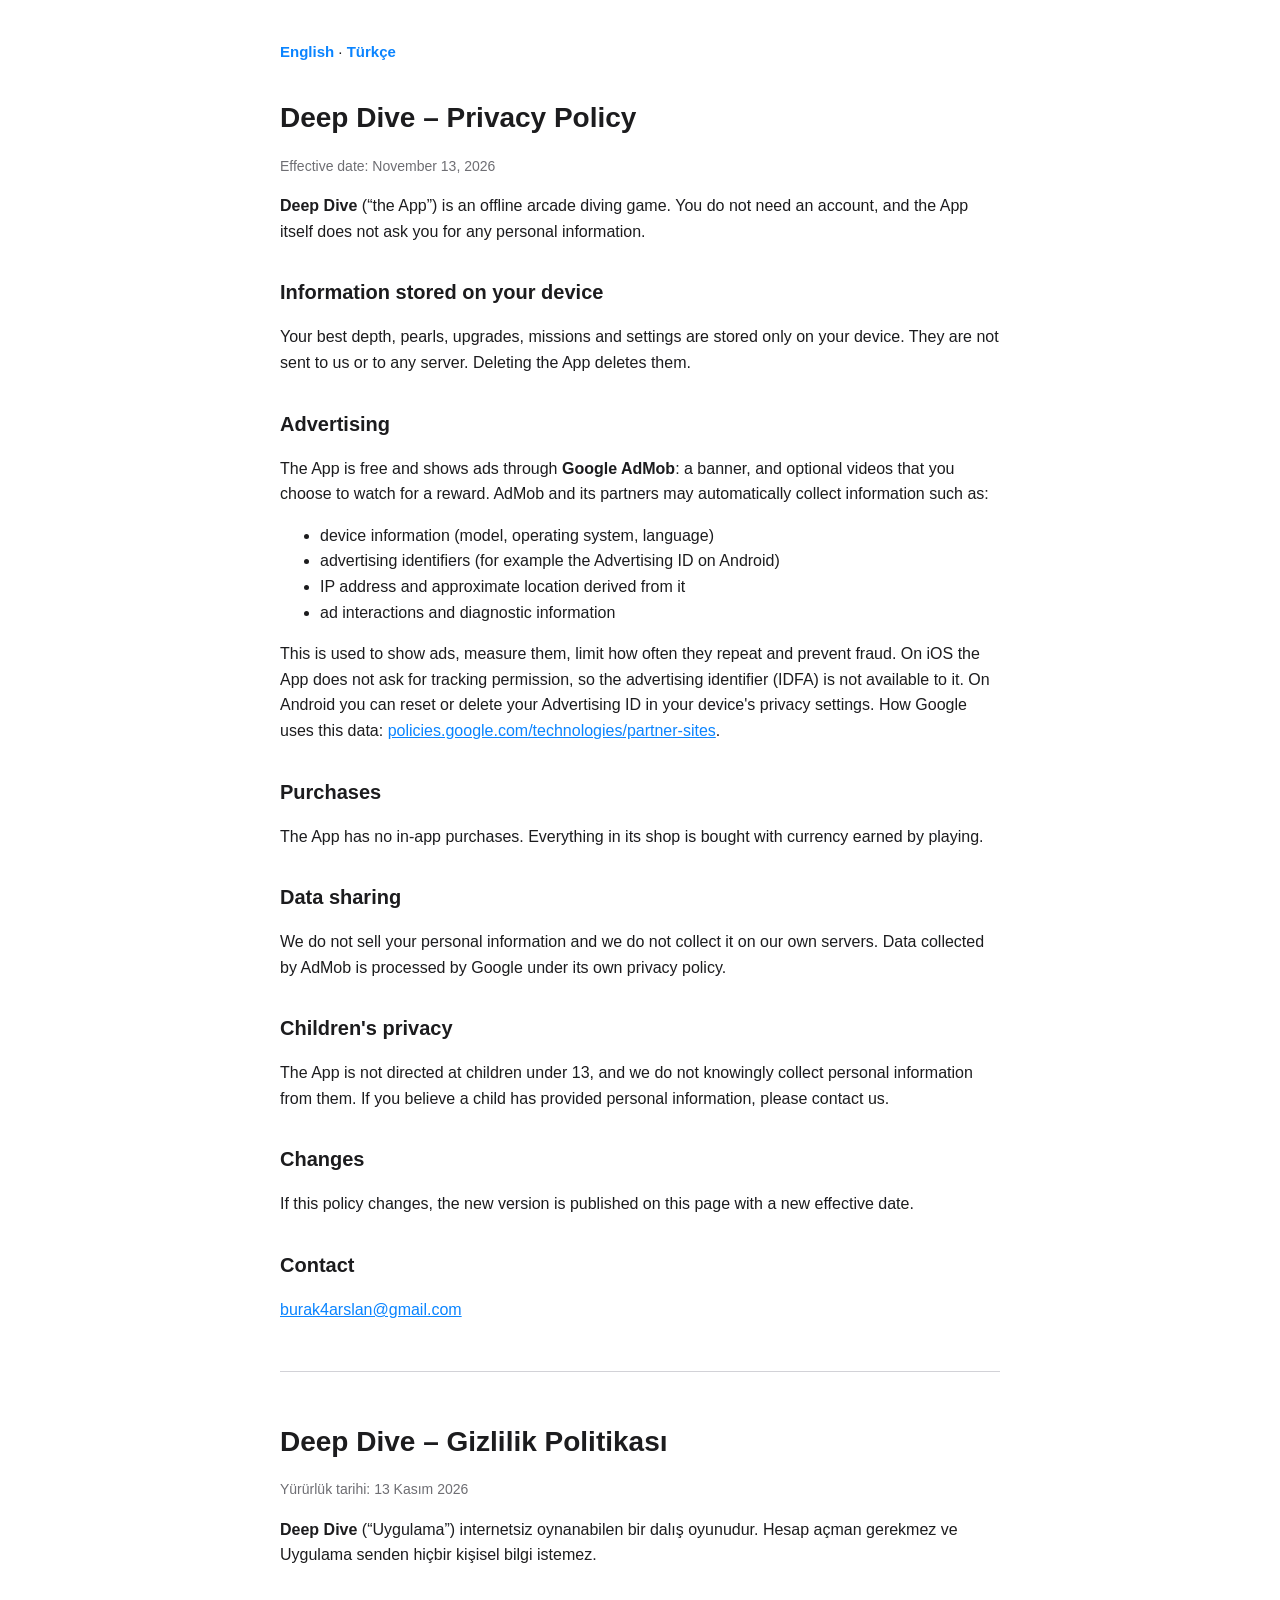
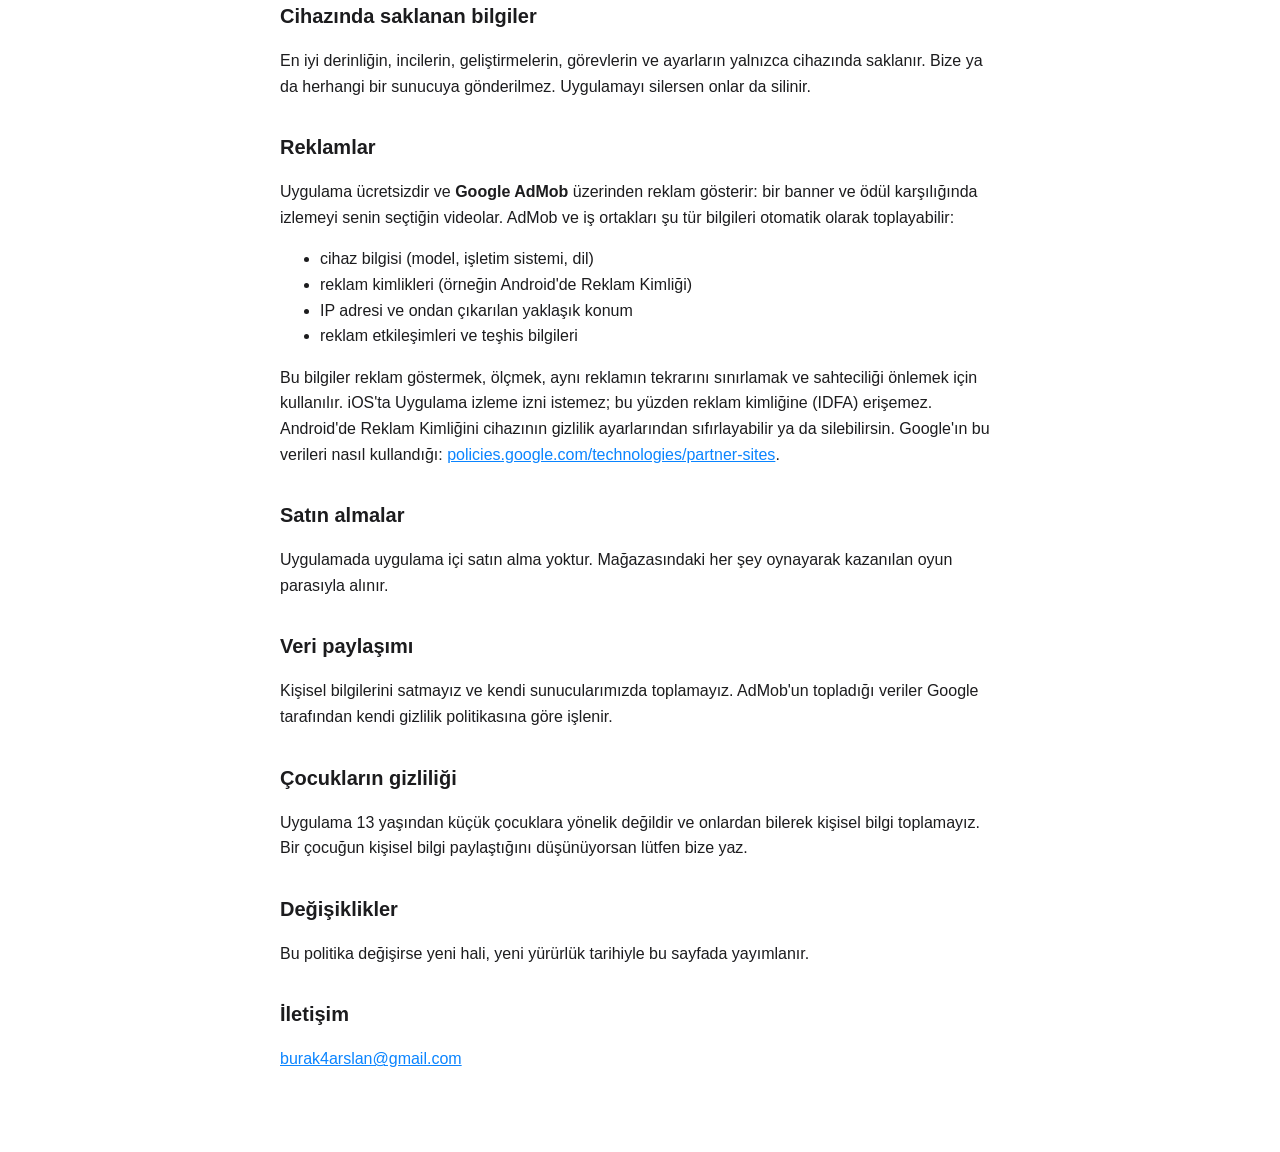
==== AppInfos/dd-privacy-policy.html @ 50515ebf "Deep Dive gets its own support and privacy pages; Falling Orbit pages rewritten Both games shared on" ====
<!doctype html>
<html lang="en">
<head>
<meta charset="utf-8">
<meta name="viewport" content="width=device-width, initial-scale=1">
<title>Deep Dive – Privacy Policy</title>
<style>
  :root { color-scheme: light dark; --fg: #1c1c1e; --muted: #6e6e73; --bg: #ffffff; --line: #d2d2d7; }
  @media (prefers-color-scheme: dark) { :root { --fg: #f5f5f7; --muted: #a1a1a6; --bg: #000000; --line: #38383a; } }
  body { margin: 0; background: var(--bg); color: var(--fg); font: 16px/1.6 -apple-system, BlinkMacSystemFont, "Segoe UI", Roboto, sans-serif; }
  main { max-width: 720px; margin: 0 auto; padding: 40px 20px 64px; }
  h1 { font-size: 28px; margin: 0 0 4px; }
  h2 { font-size: 20px; margin: 32px 0 8px; }
  p, li { color: var(--fg); }
  .muted { color: var(--muted); font-size: 14px; }
  hr { border: 0; border-top: 1px solid var(--line); margin: 48px 0; }
  a { color: #0a84ff; }
  .langs { font-size: 15px; margin-bottom: 32px; }
  .langs a { font-weight: 600; text-decoration: none; }
</style>
</head>
<body>
<main>
  <nav class="langs"><a href="#en" lang="en">English</a> · <a href="#tr" lang="tr">Türkçe</a></nav>

  <section id="en">
    <h1>Deep Dive – Privacy Policy</h1>
    <p class="muted">Effective date: November 13, 2026</p>
    <p><strong>Deep Dive</strong> (“the App”) is an offline arcade diving game. You do not need an account, and the App itself does not ask you for any personal information.</p>

    <h2>Information stored on your device</h2>
    <p>Your best depth, pearls, upgrades, missions and settings are stored only on your device. They are not sent to us or to any server. Deleting the App deletes them.</p>

    <h2>Advertising</h2>
    <p>The App is free and shows ads through <strong>Google AdMob</strong>: a banner, and optional videos that you choose to watch for a reward. AdMob and its partners may automatically collect information such as:</p>
    <ul>
      <li>device information (model, operating system, language)</li>
      <li>advertising identifiers (for example the Advertising ID on Android)</li>
      <li>IP address and approximate location derived from it</li>
      <li>ad interactions and diagnostic information</li>
    </ul>
    <p>This is used to show ads, measure them, limit how often they repeat and prevent fraud. On iOS the App does not ask for tracking permission, so the advertising identifier (IDFA) is not available to it. On Android you can reset or delete your Advertising ID in your device's privacy settings. How Google uses this data: <a href="https://policies.google.com/technologies/partner-sites">policies.google.com/technologies/partner-sites</a>.</p>

    <h2>Purchases</h2>
    <p>The App has no in-app purchases. Everything in its shop is bought with currency earned by playing.</p>

    <h2>Data sharing</h2>
    <p>We do not sell your personal information and we do not collect it on our own servers. Data collected by AdMob is processed by Google under its own privacy policy.</p>

    <h2>Children's privacy</h2>
    <p>The App is not directed at children under 13, and we do not knowingly collect personal information from them. If you believe a child has provided personal information, please contact us.</p>

    <h2>Changes</h2>
    <p>If this policy changes, the new version is published on this page with a new effective date.</p>

    <h2>Contact</h2>
    <p><a href="mailto:burak4arslan@gmail.com">burak4arslan@gmail.com</a></p>
  </section>

  <hr>

  <section id="tr" lang="tr">
    <h1>Deep Dive – Gizlilik Politikası</h1>
    <p class="muted">Yürürlük tarihi: 13 Kasım 2026</p>
    <p><strong>Deep Dive</strong> (“Uygulama”) internetsiz oynanabilen bir dalış oyunudur. Hesap açman gerekmez ve Uygulama senden hiçbir kişisel bilgi istemez.</p>

    <h2>Cihazında saklanan bilgiler</h2>
    <p>En iyi derinliğin, incilerin, geliştirmelerin, görevlerin ve ayarların yalnızca cihazında saklanır. Bize ya da herhangi bir sunucuya gönderilmez. Uygulamayı silersen onlar da silinir.</p>

    <h2>Reklamlar</h2>
    <p>Uygulama ücretsizdir ve <strong>Google AdMob</strong> üzerinden reklam gösterir: bir banner ve ödül karşılığında izlemeyi senin seçtiğin videolar. AdMob ve iş ortakları şu tür bilgileri otomatik olarak toplayabilir:</p>
    <ul>
      <li>cihaz bilgisi (model, işletim sistemi, dil)</li>
      <li>reklam kimlikleri (örneğin Android'de Reklam Kimliği)</li>
      <li>IP adresi ve ondan çıkarılan yaklaşık konum</li>
      <li>reklam etkileşimleri ve teşhis bilgileri</li>
    </ul>
    <p>Bu bilgiler reklam göstermek, ölçmek, aynı reklamın tekrarını sınırlamak ve sahteciliği önlemek için kullanılır. iOS'ta Uygulama izleme izni istemez; bu yüzden reklam kimliğine (IDFA) erişemez. Android'de Reklam Kimliğini cihazının gizlilik ayarlarından sıfırlayabilir ya da silebilirsin. Google'ın bu verileri nasıl kullandığı: <a href="https://policies.google.com/technologies/partner-sites">policies.google.com/technologies/partner-sites</a>.</p>

    <h2>Satın almalar</h2>
    <p>Uygulamada uygulama içi satın alma yoktur. Mağazasındaki her şey oynayarak kazanılan oyun parasıyla alınır.</p>

    <h2>Veri paylaşımı</h2>
    <p>Kişisel bilgilerini satmayız ve kendi sunucularımızda toplamayız. AdMob'un topladığı veriler Google tarafından kendi gizlilik politikasına göre işlenir.</p>

    <h2>Çocukların gizliliği</h2>
    <p>Uygulama 13 yaşından küçük çocuklara yönelik değildir ve onlardan bilerek kişisel bilgi toplamayız. Bir çocuğun kişisel bilgi paylaştığını düşünüyorsan lütfen bize yaz.</p>

    <h2>Değişiklikler</h2>
    <p>Bu politika değişirse yeni hali, yeni yürürlük tarihiyle bu sayfada yayımlanır.</p>

    <h2>İletişim</h2>
    <p><a href="mailto:burak4arslan@gmail.com">burak4arslan@gmail.com</a></p>
  </section>
</main>
</body>
</html>
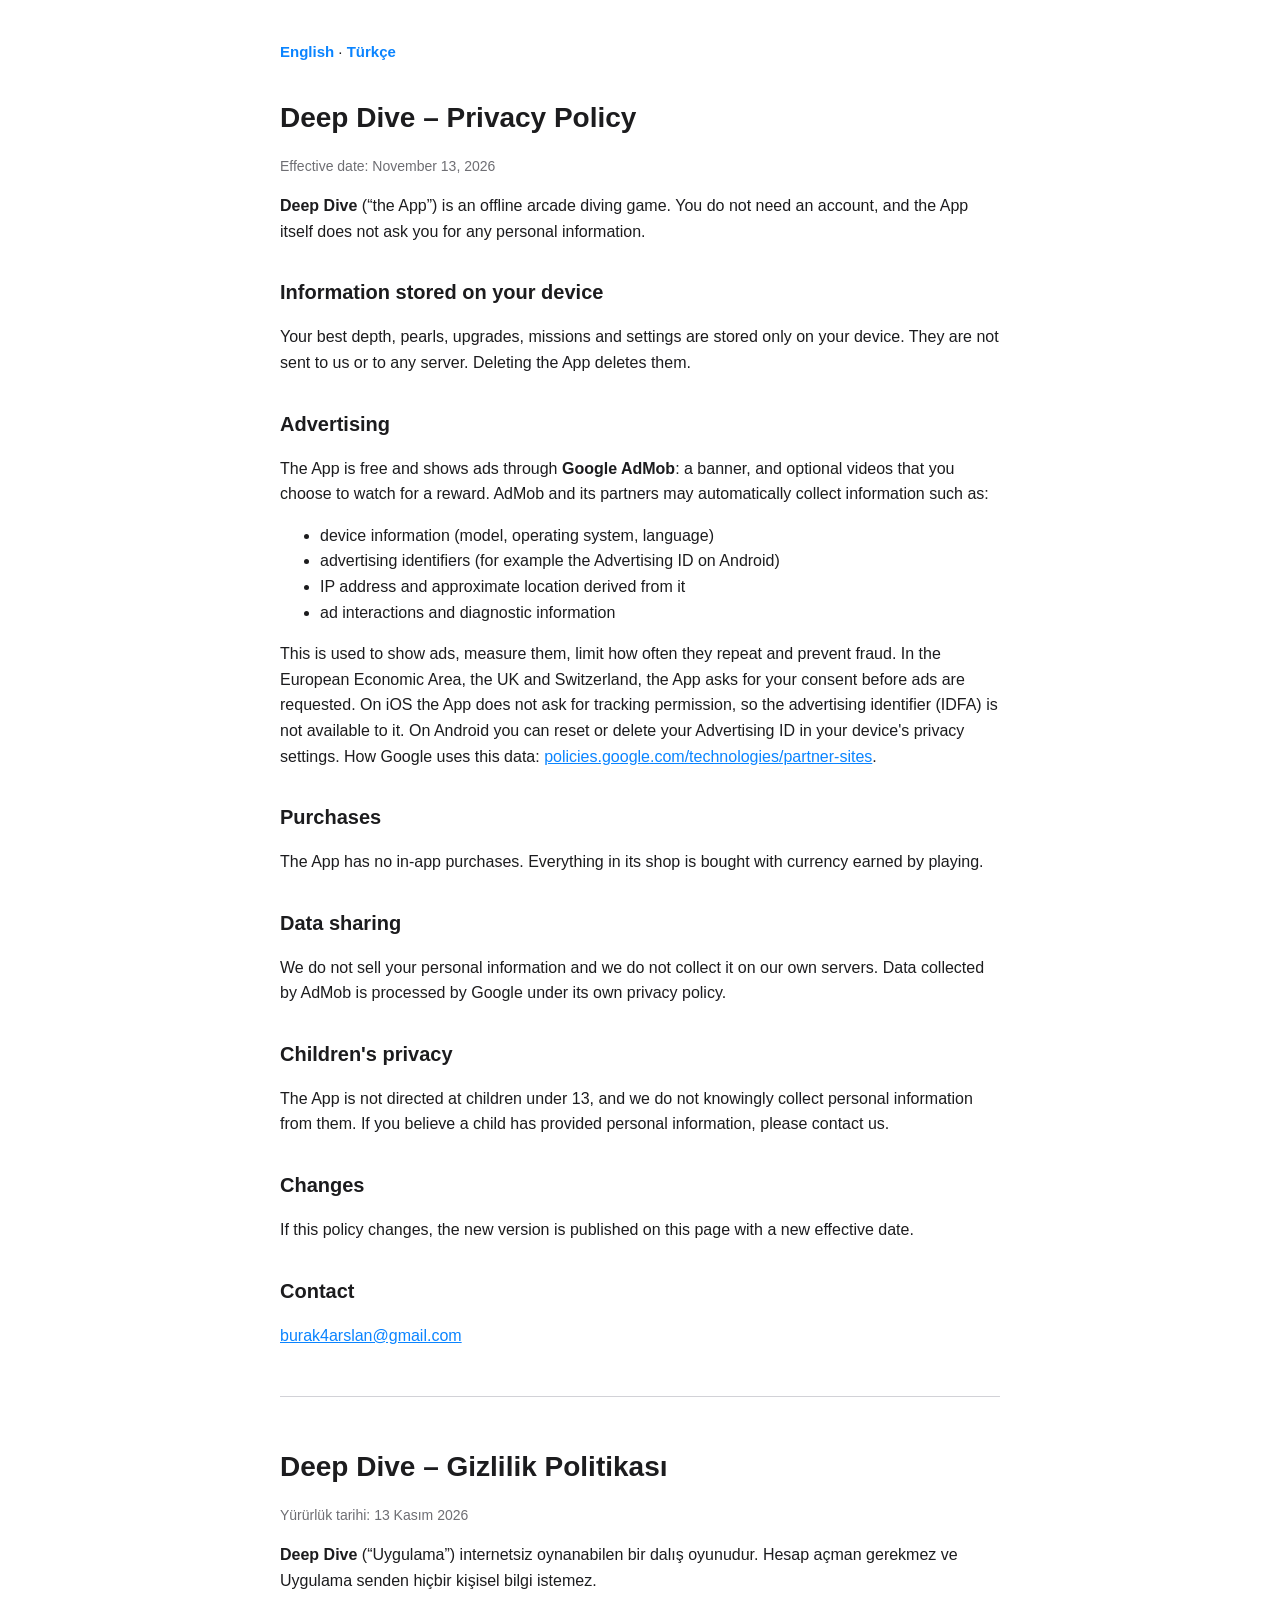
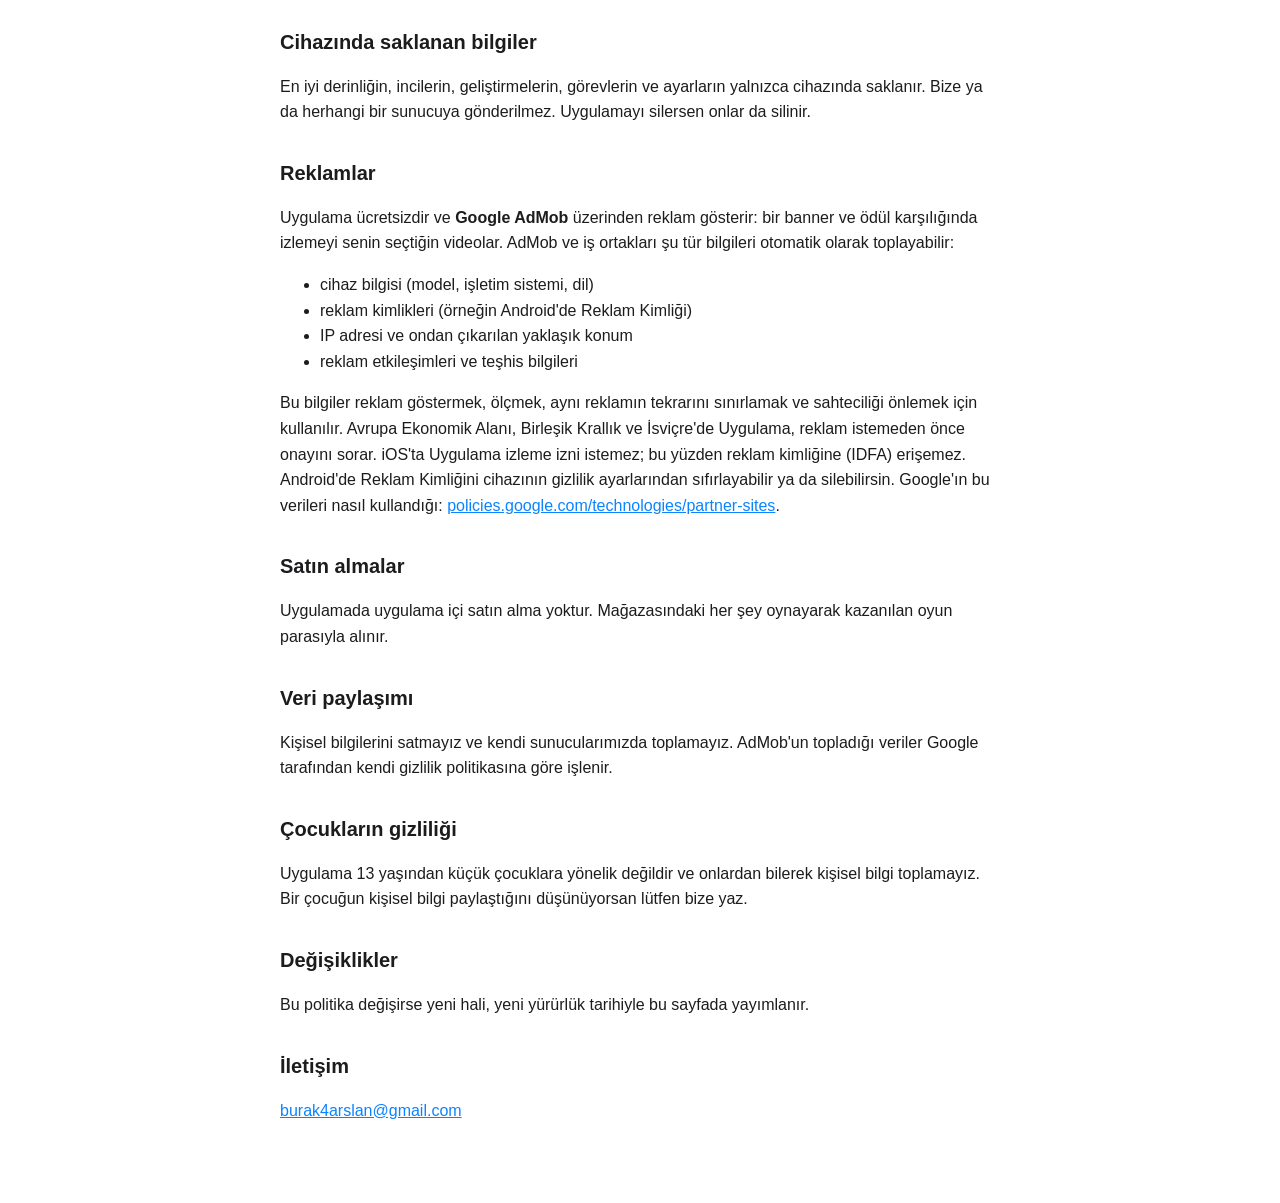
==== commit bd430e67: "Falling Orbit is now Black Hole Dodge; consent note in both game policies Co-Authored-By: Claude Fab" ====
--- a/AppInfos/dd-privacy-policy.html
+++ b/AppInfos/dd-privacy-policy.html
@@ -39,7 +39,7 @@
       <li>IP address and approximate location derived from it</li>
       <li>ad interactions and diagnostic information</li>
     </ul>
-    <p>This is used to show ads, measure them, limit how often they repeat and prevent fraud. On iOS the App does not ask for tracking permission, so the advertising identifier (IDFA) is not available to it. On Android you can reset or delete your Advertising ID in your device's privacy settings. How Google uses this data: <a href="https://policies.google.com/technologies/partner-sites">policies.google.com/technologies/partner-sites</a>.</p>
+    <p>This is used to show ads, measure them, limit how often they repeat and prevent fraud. In the European Economic Area, the UK and Switzerland, the App asks for your consent before ads are requested. On iOS the App does not ask for tracking permission, so the advertising identifier (IDFA) is not available to it. On Android you can reset or delete your Advertising ID in your device's privacy settings. How Google uses this data: <a href="https://policies.google.com/technologies/partner-sites">policies.google.com/technologies/partner-sites</a>.</p>
 
     <h2>Purchases</h2>
     <p>The App has no in-app purchases. Everything in its shop is bought with currency earned by playing.</p>
@@ -75,7 +75,7 @@
       <li>IP adresi ve ondan çıkarılan yaklaşık konum</li>
       <li>reklam etkileşimleri ve teşhis bilgileri</li>
     </ul>
-    <p>Bu bilgiler reklam göstermek, ölçmek, aynı reklamın tekrarını sınırlamak ve sahteciliği önlemek için kullanılır. iOS'ta Uygulama izleme izni istemez; bu yüzden reklam kimliğine (IDFA) erişemez. Android'de Reklam Kimliğini cihazının gizlilik ayarlarından sıfırlayabilir ya da silebilirsin. Google'ın bu verileri nasıl kullandığı: <a href="https://policies.google.com/technologies/partner-sites">policies.google.com/technologies/partner-sites</a>.</p>
+    <p>Bu bilgiler reklam göstermek, ölçmek, aynı reklamın tekrarını sınırlamak ve sahteciliği önlemek için kullanılır. Avrupa Ekonomik Alanı, Birleşik Krallık ve İsviçre'de Uygulama, reklam istemeden önce onayını sorar. iOS'ta Uygulama izleme izni istemez; bu yüzden reklam kimliğine (IDFA) erişemez. Android'de Reklam Kimliğini cihazının gizlilik ayarlarından sıfırlayabilir ya da silebilirsin. Google'ın bu verileri nasıl kullandığı: <a href="https://policies.google.com/technologies/partner-sites">policies.google.com/technologies/partner-sites</a>.</p>
 
     <h2>Satın almalar</h2>
     <p>Uygulamada uygulama içi satın alma yoktur. Mağazasındaki her şey oynayarak kazanılan oyun parasıyla alınır.</p>
